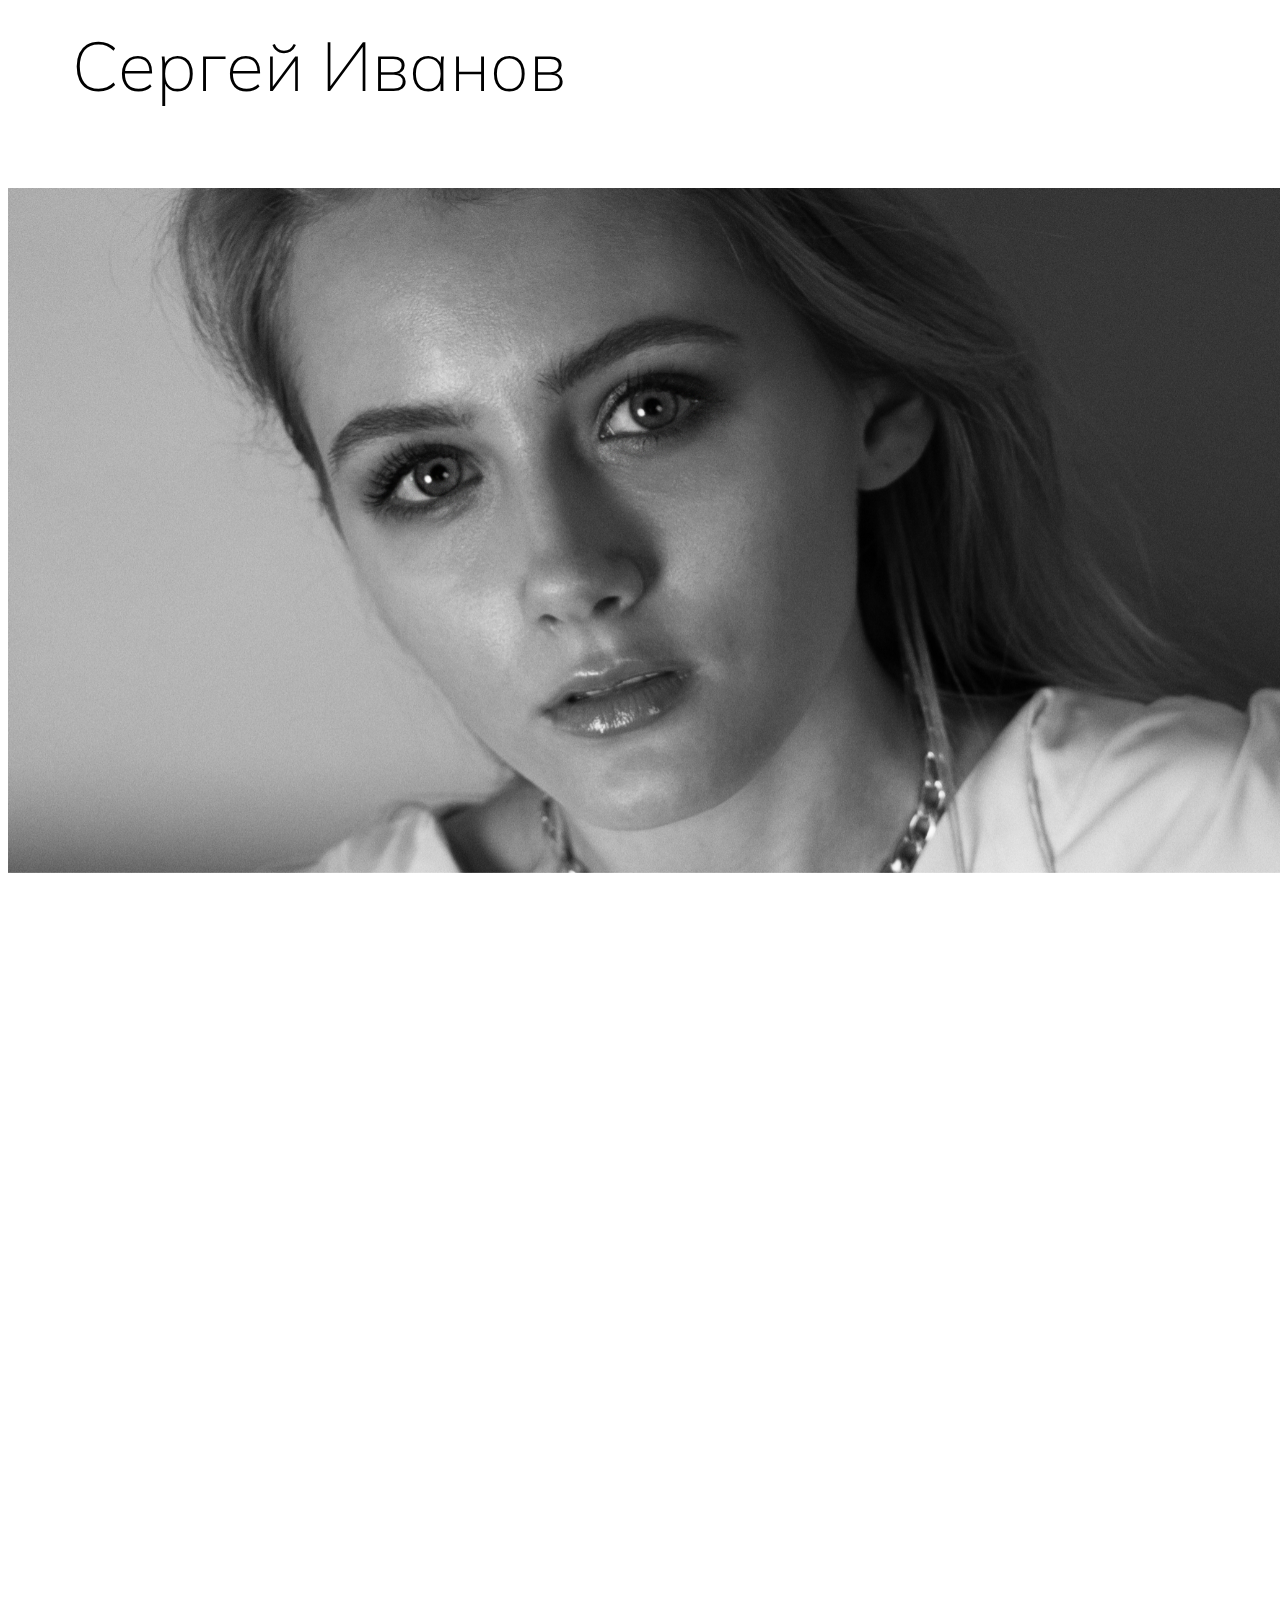
==== index.html @ a448e5bf "1" ====
<!DOCTYPE html>
<html lang="ru">
    <head>
        <meta charset="UTF-8" />
        <meta http-equiv="X-UA-Compatible" content="IE=edge" />
        <meta name="viewport" content="width=device-width, initial-scale=1.0" />
        <title>Document</title>
        <link rel="stylesheet" href="style.css" />
        <link rel="preconnect" href="https://fonts.googleapis.com" />
        <link rel="preconnect" href="https://fonts.gstatic.com" crossorigin />
        <link
            href="https://fonts.googleapis.com/css2?family=Mulish:wght@200;300;400;500;600;700;800;900&display=swap"
            rel="stylesheet"
        />
        <link
            href="https://necolas.github.io/normalize.css/8.0.1/normalize.css"
            rel="stylesheet"
        />
        <script src="script.js"></script>
        <script src="https://cdnjs.cloudflare.com/ajax/libs/color-thief/2.3.0/color-thief.umd.js"></script>
    </head>
    <body>
        <!-- <div class="color-wrapper"></div> -->
        <!-- <div class="background"></div> -->
        <header>
            <div class="name"><span>Сергей</span> <span>Иванов</span></div>
        </header>
        <img class="photo_header" src="/images/7.jpg" alt="" />
        <!-- <div class="menu">
            
            <div class="info">Раз бы тягостны некое, лишь раз откуда великие всю с зодчим избегал тягостны такого откуда великие всю.</div>
        </div> -->

        <div class="photo-wrapper">
            <img class="photo" id="one" src="/images/6.jpg" alt="" />
        </div>
        <div class="photo-wrapper">
            <img class="photo" src="/images/4.jpg" alt="" />
        </div>
        <div class="photo-wrapper">
            <img class="photo" src="/images/3.jpg" alt="" />
        </div>
        <!-- <div class="photos-wrapper">
            <img class="photo" src="/images/6.jpg" alt="" />
            <img class="photo left" src="/images/5.jpg" alt="" />
            <img class="photo" src="/images/4.jpg" alt="" />
            <img class="photo left" src="/images/2.jpg" alt="" />
            <img class="photo" src="/images/1.jpg" alt="" />
            <img class="photo left" src="/images/10.jpg" alt="" />
            <img class="photo" src="/images/9.jpg" alt="" />
            <img class="photo left" src="/images/8.jpg" alt="" />
            <img class="photo" src="/images/1.jpg" alt="" />
            <img class="photo left" src="/images/10.jpg" alt="" />
            <img class="photo" src="/images/9.jpg" alt="" />
            <img class="photo left" src="/images/8.jpg" alt="" />
        </div> -->
    </body>
</html>
---- style.css ----
* {
  --name-padding-left: 12vw;
  --header-font-size: 5.4vw;
  --photos-font-padding: var(--header-font-size) * 4.55;
  --font-padding-top: 9vw;
  --photos-extra-padding: 5vw;
}

body {
  height: 300vh;
  overflow-x: hidden;
  scroll-behavior: smooth;
  font-family: "Mulish";
  font-style: normal;
  color: white;
}

.background {
  position: fixed;
  width: calc( 500vw / 8 );
  right: 0;
  top: 0;
  height: 100vh;
  background-color: #272727;
  z-index: -1;
}

header {
  background-color: #fff;
  width: 100vw;
  height: 20vh;
  z-index: -5;
}

.name {
  position: fixed;
  font-family: "Mulish";
  font-style: normal;
  font-weight: 200;
  font-size: var(--header-font-size);
  line-height: var(--font-padding-top);
  padding-left: 5vw;
  z-index: 1;
  color: black;
}

.photo_header {
  overflow: hidden;
  width: 100vw;
  grid-column: 1/3;
  z-index: 3;
  position: relative;
}

.photos-wrapper {
  display: grid;
  grid-template-columns: 1fr 1fr 1fr;
  padding-top: var(--font-padding-top);
  width: 90vw;
  row-gap: 15vw;
  margin: auto;
  justify-items: end;
}

.menu {
  grid-row: 2/20;
  font-size: 22px;
  display: flex;
  align-items: flex-end;
  flex-direction: column;
  gap: 54px;
  height: 80vh;
  max-width: 15vw;
  -moz-box-sizing: border-box;
  box-sizing: border-box;
  position: fixed;
  top: 20vh;
  left: 37vw;
  line-height: 38px;
  text-align: justify;
}

.photos-wrapper .photo {
  height: 100vh;
  grid-column: 3/4;
  max-width: 33vw;
}

.left {
  height: 100vh;
  grid-column: 1/2 !important;
  max-width: 33vw;
}

img {
  object-fit: contain;
}

.hide {
  opacity: 0;
}

.color-wrapper {
  position: fixed;
  background-color: #000000;
  height: 100%;
  width: 100%;
  top: 0;
  left: 0;
  z-index: -1;
}

.photo-wrapper {
  width: 100vw;
  height: 100vh;
}

.photo-wrapper img {
  padding-left: 60%;
  padding-top: 10%;
  height: 80%;
}
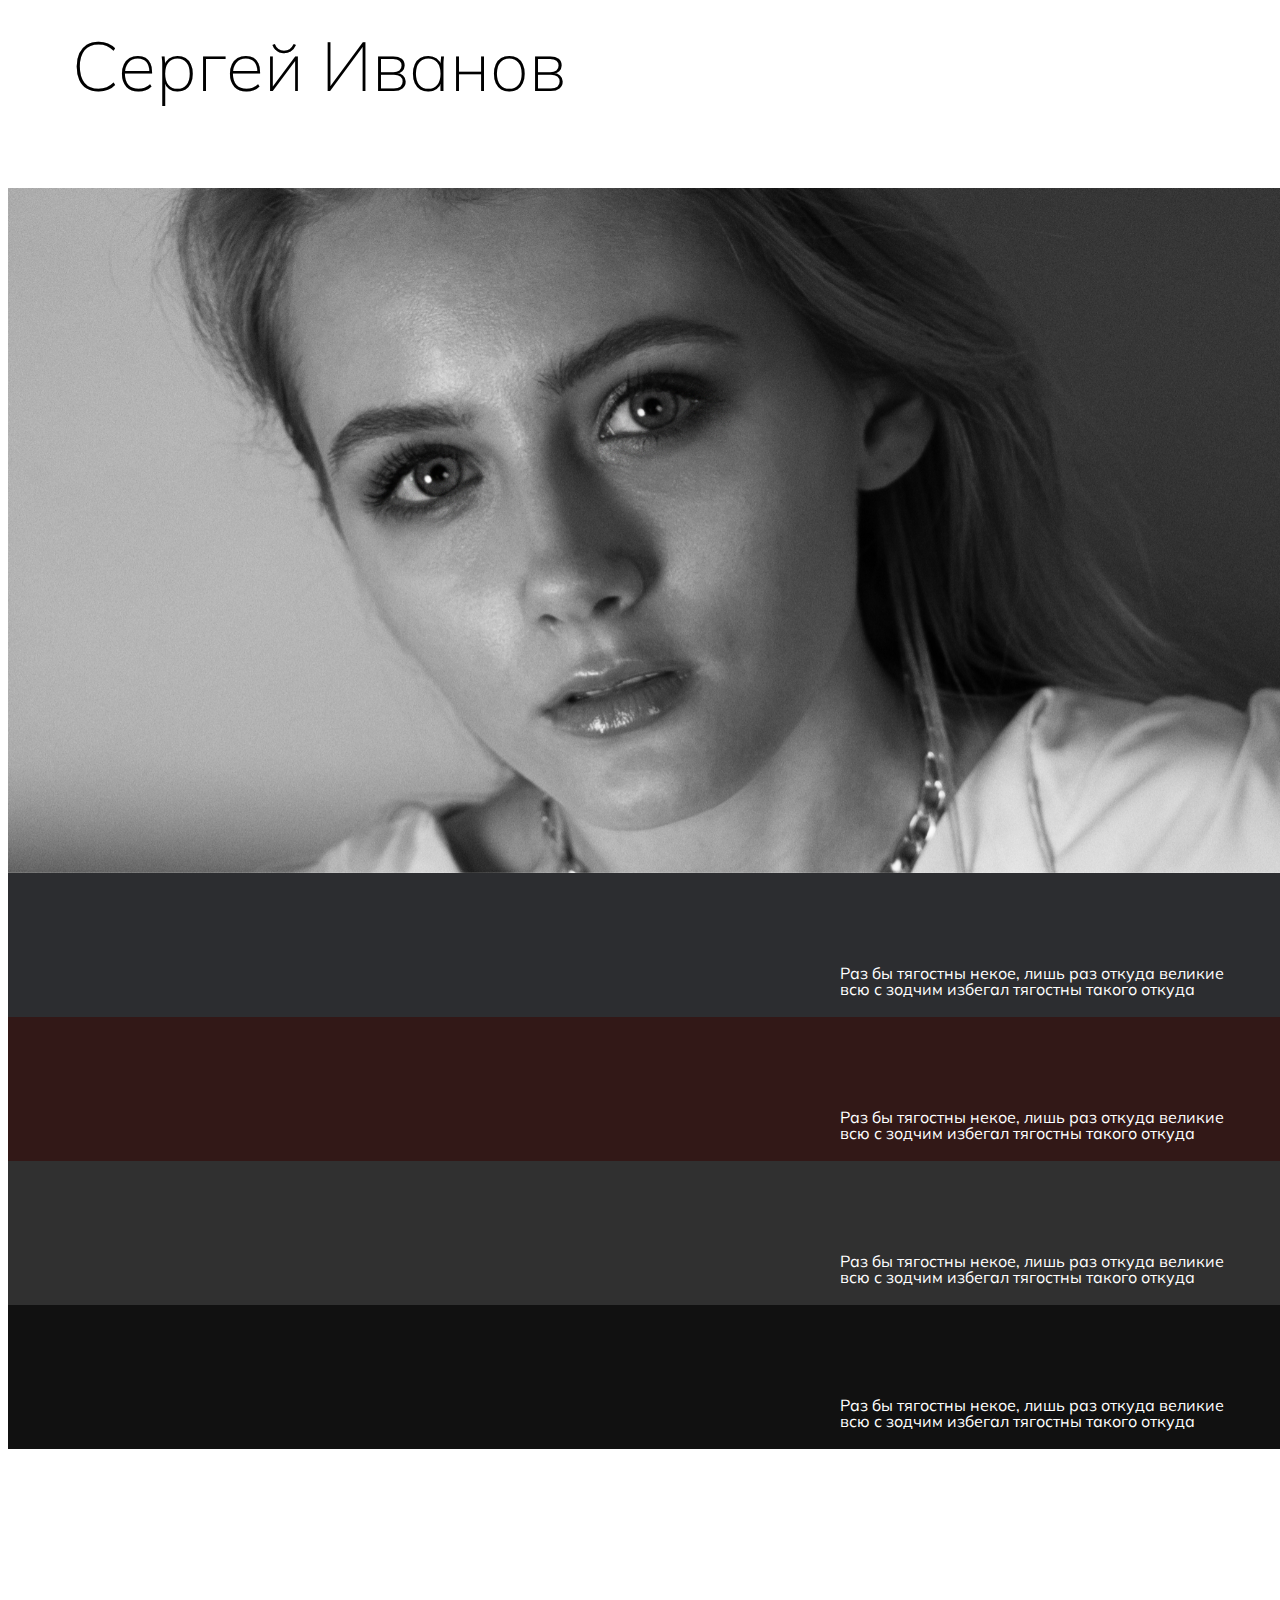
==== commit bba52c52: "big-small init" ====
--- a/index.html
+++ b/index.html
@@ -16,8 +16,8 @@
             href="https://necolas.github.io/normalize.css/8.0.1/normalize.css"
             rel="stylesheet"
         />
-        <script src="script.js"></script>
-        <script src="https://cdnjs.cloudflare.com/ajax/libs/color-thief/2.3.0/color-thief.umd.js"></script>
+        <!-- <script src="script.js"></script> -->
+        <!-- <script src="https://cdnjs.cloudflare.com/ajax/libs/color-thief/2.3.0/color-thief.umd.js"></script> -->
     </head>
     <body>
         <!-- <div class="color-wrapper"></div> -->
@@ -31,15 +31,27 @@
             <div class="info">Раз бы тягостны некое, лишь раз откуда великие всю с зодчим избегал тягостны такого откуда великие всю.</div>
         </div> -->
 
-        <div class="photo-wrapper">
-            <img class="photo" id="one" src="/images/6.jpg" alt="" />
+        <div class="photo-wrapper" style="background-color: rgb(44, 45, 48)">
+            <img class="photo" src="/images/6.jpg" alt="" />
+            <img class="photo photo-mini" src="/images/6.jpg" alt="" />
+            <div class="description">Раз бы тягостны некое, лишь раз откуда великие всю с зодчим избегал тягостны такого откуда</div>
         </div>
-        <div class="photo-wrapper">
+        <div class="photo-wrapper" style="background-color: rgb(50, 24, 23)">
             <img class="photo" src="/images/4.jpg" alt="" />
+            <img class="photo photo-mini" src="/images/4.jpg" alt="" />
+            <div class="description">Раз бы тягостны некое, лишь раз откуда великие всю с зодчим избегал тягостны такого откуда</div>
         </div>
-        <div class="photo-wrapper">
+        <div class="photo-wrapper" style="background-color: rgb(48, 48, 48)">
             <img class="photo" src="/images/3.jpg" alt="" />
+            <img class="photo photo-mini" src="/images/3.jpg" alt="" />
+            <div class="description">Раз бы тягостны некое, лишь раз откуда великие всю с зодчим избегал тягостны такого откуда</div>
         </div>
+        <div class="photo-wrapper" style="background-color: rgb(17, 17, 17)">
+            <img class="photo" src="/images/1.jpg" alt="" />
+            <img class="photo photo-mini" src="/images/1.jpg" alt="" />
+            <div class="description">Раз бы тягостны некое, лишь раз откуда великие всю с зодчим избегал тягостны такого откуда</div>
+        </div>
+
         <!-- <div class="photos-wrapper">
             <img class="photo" src="/images/6.jpg" alt="" />
             <img class="photo left" src="/images/5.jpg" alt="" />
--- a/style.css
+++ b/style.css
@@ -4,6 +4,7 @@
   --photos-font-padding: var(--header-font-size) * 4.55;
   --font-padding-top: 9vw;
   --photos-extra-padding: 5vw;
+  line-height: 0;
 }
 
 body {
@@ -41,7 +42,8 @@
   line-height: var(--font-padding-top);
   padding-left: 5vw;
   z-index: 1;
-  color: black;
+  color: white;
+  filter: invert(1);
 }
 
 .photo_header {
@@ -92,10 +94,6 @@
   max-width: 33vw;
 }
 
-img {
-  object-fit: contain;
-}
-
 .hide {
   opacity: 0;
 }
@@ -112,11 +110,29 @@
 
 .photo-wrapper {
   width: 100vw;
-  height: 100vh;
+  height: auto;
+  display: grid;
+  grid: 1fr 1fr/1fr 1fr;
 }
 
-.photo-wrapper img {
-  padding-left: 60%;
-  padding-top: 10%;
-  height: 80%;
+.photo {
+  height: auto;
+  width: 60vw;
+  grid-row: 1/3;
+}
+
+.photo-mini {
+  width: 30vw;
+  height: auto;
+  padding-left: 5vw;
+  grid-area: 1/2;
+}
+
+.description {
+  width: 30vw;
+  padding: 20px;
+  grid-area: 2/2;
+  height: auto;
+  line-height: 100%;
+  padding-left: 5vw;
 }